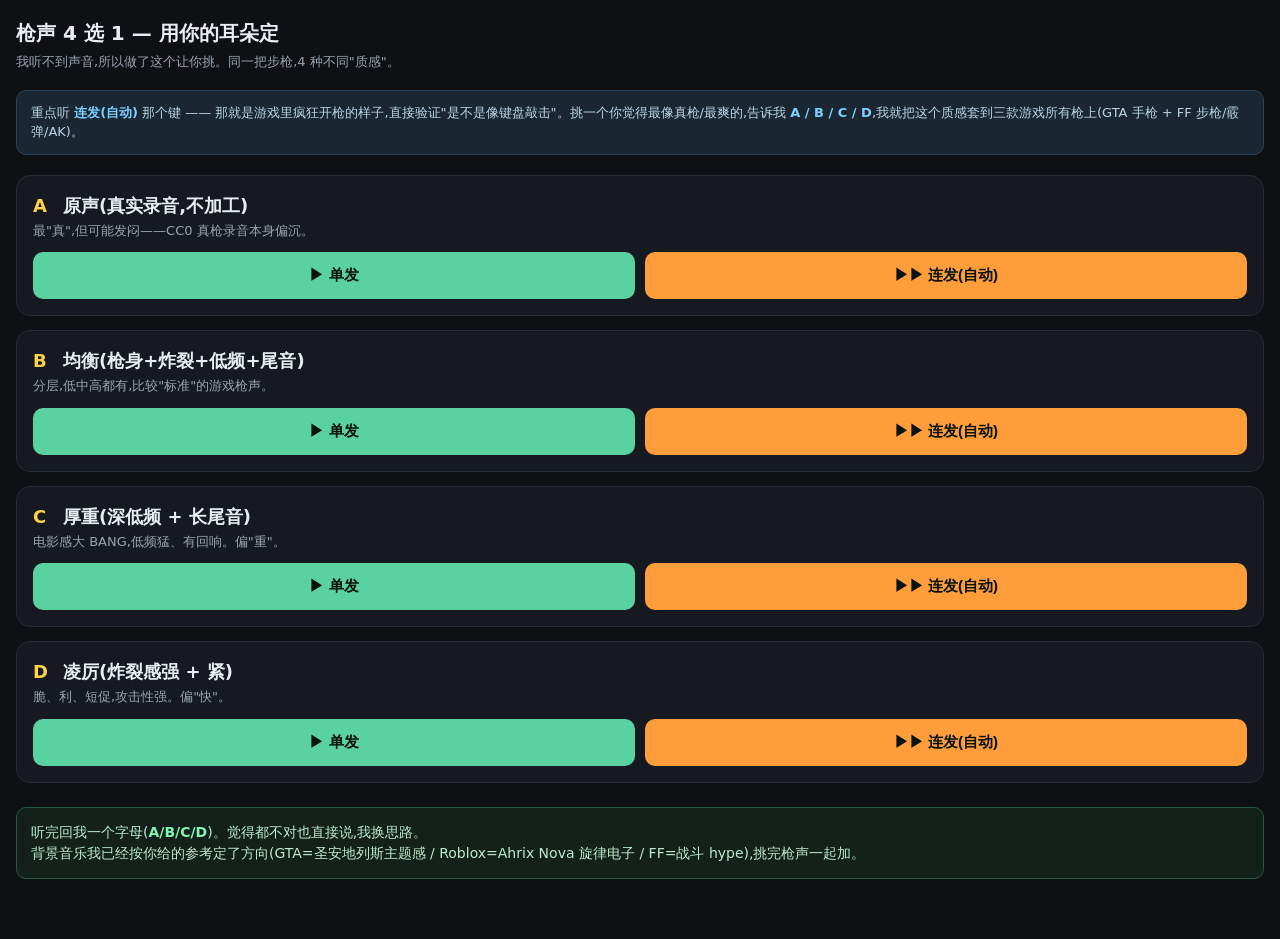
==== prototype/audio-compare/index.html @ af4e7768 "[A] audio: gun-sound A/B/C/D listen-and-pick page (user's ears close the loop) I can't hear audio + " ====
<!doctype html><html lang="zh"><head><meta charset="utf-8">
<meta name="viewport" content="width=device-width,initial-scale=1,maximum-scale=1">
<title>Encore · 枪声 4 选 1</title>
<style>
  :root{color-scheme:dark}
  *{box-sizing:border-box}
  body{margin:0;background:#0e1014;color:#e8edf2;font:16px/1.5 -apple-system,system-ui,"PingFang SC",sans-serif;padding:18px 16px 60px}
  h1{font-size:20px;margin:0 0 4px}
  .sub{color:#9aa3ad;font-size:13px;margin:0 0 18px}
  .tip{background:#1a2733;border:1px solid #28425a;border-radius:10px;padding:12px 14px;font-size:13px;color:#bcd4e6;margin-bottom:20px}
  .tip b{color:#7ad0ff}
  .card{background:#161a20;border:1px solid #262c35;border-radius:14px;padding:16px;margin-bottom:14px}
  .lbl{font-size:18px;font-weight:700;margin:0 0 2px}
  .lbl span{display:inline-block;min-width:30px;color:#ffd24a}
  .desc{color:#9aa3ad;font-size:13px;margin:0 0 12px}
  .row{display:flex;gap:10px}
  button{flex:1;border:0;border-radius:10px;padding:14px 8px;font-size:15px;font-weight:700;color:#06120a;cursor:pointer}
  .b1{background:#5ad1a0}.b2{background:#ff9d3a}
  button:active{transform:scale(.97)}
  .foot{margin-top:24px;background:#13211a;border:1px solid #245a3f;border-radius:10px;padding:14px;font-size:14px;color:#bfe9cf}
  .foot b{color:#7ef5b0}
</style></head>
<body>
<h1>枪声 4 选 1 — 用你的耳朵定</h1>
<p class="sub">我听不到声音,所以做了这个让你挑。同一把步枪,4 种不同"质感"。</p>
<div class="tip">重点听 <b>连发(自动)</b> 那个键 —— 那就是游戏里疯狂开枪的样子,直接验证"是不是像键盘敲击"。挑一个你觉得最像真枪/最爽的,告诉我 <b>A / B / C / D</b>,我就把这个质感套到三款游戏所有枪上(GTA 手枪 + FF 步枪/霰弹/AK)。</div>

<div class="card"><p class="lbl"><span>A</span>原声(真实录音,不加工)</p><p class="desc">最"真",但可能发闷——CC0 真枪录音本身偏沉。</p>
<div class="row"><button class="b1" onclick="one('A')">▶ 单发</button><button class="b2" onclick="burst('A')">▶▶ 连发(自动)</button></div></div>

<div class="card"><p class="lbl"><span>B</span>均衡(枪身+炸裂+低频+尾音)</p><p class="desc">分层,低中高都有,比较"标准"的游戏枪声。</p>
<div class="row"><button class="b1" onclick="one('B')">▶ 单发</button><button class="b2" onclick="burst('B')">▶▶ 连发(自动)</button></div></div>

<div class="card"><p class="lbl"><span>C</span>厚重(深低频 + 长尾音)</p><p class="desc">电影感大 BANG,低频猛、有回响。偏"重"。</p>
<div class="row"><button class="b1" onclick="one('C')">▶ 单发</button><button class="b2" onclick="burst('C')">▶▶ 连发(自动)</button></div></div>

<div class="card"><p class="lbl"><span>D</span>凌厉(炸裂感强 + 紧)</p><p class="desc">脆、利、短促,攻击性强。偏"快"。</p>
<div class="row"><button class="b1" onclick="one('D')">▶ 单发</button><button class="b2" onclick="burst('D')">▶▶ 连发(自动)</button></div></div>

<div class="foot">听完回我一个字母(<b>A/B/C/D</b>)。觉得都不对也直接说,我换思路。<br>背景音乐我已经按你给的参考定了方向(GTA=圣安地列斯主题感 / Roblox=Ahrix Nova 旋律电子 / FF=战斗 hype),挑完枪声一起加。</div>

<script>
const map={A:'gun_A_raw.wav',B:'gun_B_balanced.wav',C:'gun_C_boom.wav',D:'gun_D_punch.wav'};
function one(k){const a=new Audio(map[k]);a.volume=0.95;a.play().catch(()=>{});}
function burst(k){for(let i=0;i<7;i++){setTimeout(()=>{const a=new Audio(map[k]);a.volume=0.92;a.play().catch(()=>{});},i*110);}}
</script>
</body></html>
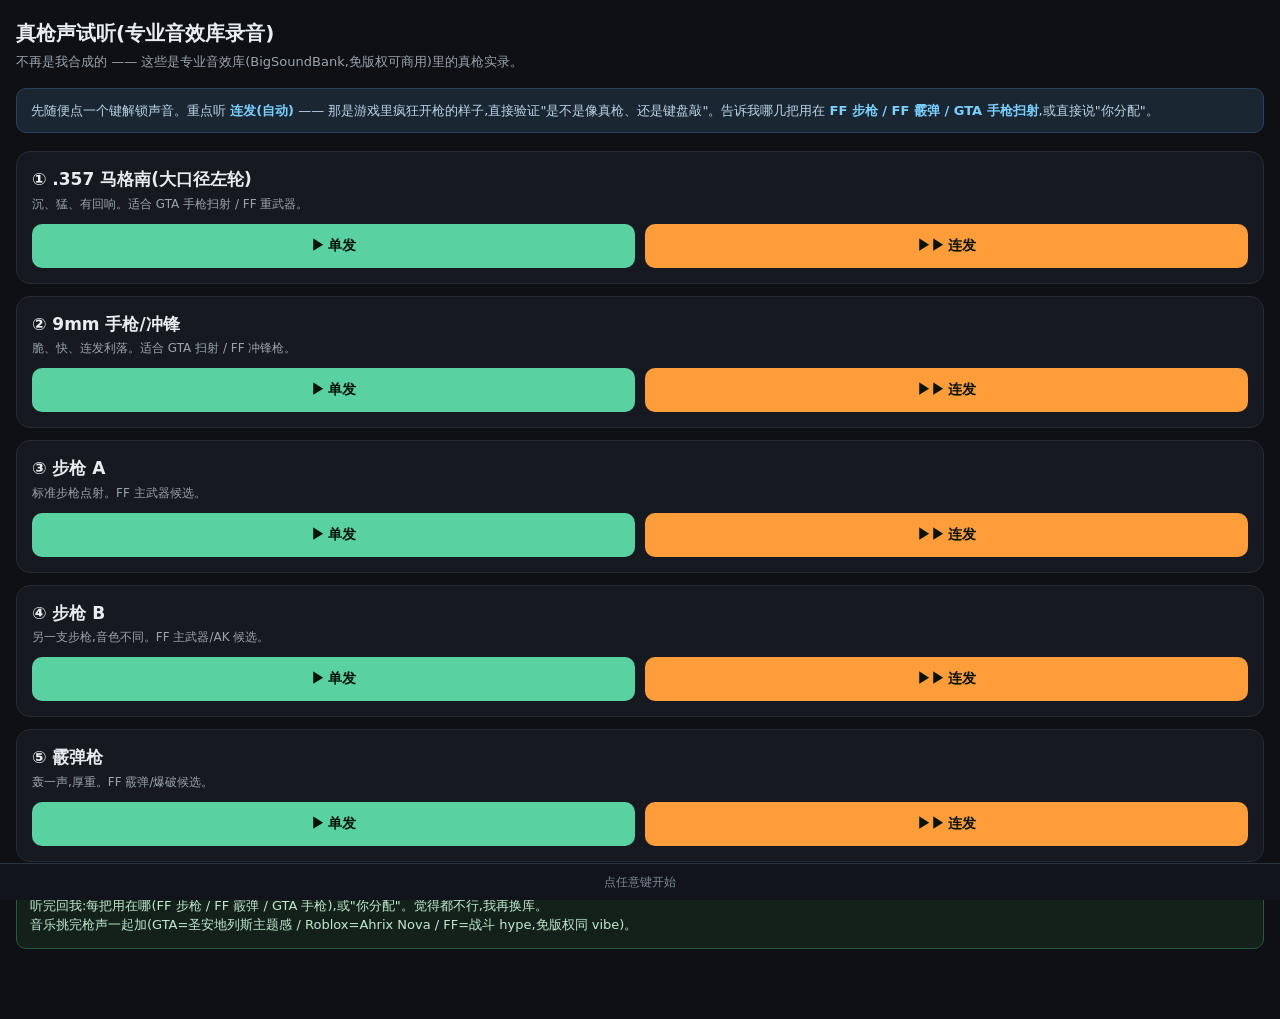
==== commit 4817d387: "[A] audio: compare page = real pro gun recordings + Web Audio (fix iOS no-sound) Two fixes: (1) page" ====
--- a/prototype/audio-compare/index.html
+++ b/prototype/audio-compare/index.html
@@ -1,47 +1,49 @@
 <!doctype html><html lang="zh"><head><meta charset="utf-8">
 <meta name="viewport" content="width=device-width,initial-scale=1,maximum-scale=1">
-<title>Encore · 枪声 4 选 1</title>
+<title>Encore · 真枪声试听</title>
 <style>
-  :root{color-scheme:dark}
-  *{box-sizing:border-box}
-  body{margin:0;background:#0e1014;color:#e8edf2;font:16px/1.5 -apple-system,system-ui,"PingFang SC",sans-serif;padding:18px 16px 60px}
-  h1{font-size:20px;margin:0 0 4px}
-  .sub{color:#9aa3ad;font-size:13px;margin:0 0 18px}
-  .tip{background:#1a2733;border:1px solid #28425a;border-radius:10px;padding:12px 14px;font-size:13px;color:#bcd4e6;margin-bottom:20px}
-  .tip b{color:#7ad0ff}
-  .card{background:#161a20;border:1px solid #262c35;border-radius:14px;padding:16px;margin-bottom:14px}
-  .lbl{font-size:18px;font-weight:700;margin:0 0 2px}
-  .lbl span{display:inline-block;min-width:30px;color:#ffd24a}
-  .desc{color:#9aa3ad;font-size:13px;margin:0 0 12px}
+  :root{color-scheme:dark}*{box-sizing:border-box}
+  body{margin:0;background:#0e1014;color:#e8edf2;font:16px/1.5 -apple-system,system-ui,"PingFang SC",sans-serif;padding:18px 16px 70px}
+  h1{font-size:20px;margin:0 0 4px}.sub{color:#9aa3ad;font-size:13px;margin:0 0 16px}
+  .tip{background:#1a2733;border:1px solid #28425a;border-radius:10px;padding:12px 14px;font-size:13px;color:#bcd4e6;margin-bottom:18px}.tip b{color:#7ad0ff}
+  .card{background:#161a20;border:1px solid #262c35;border-radius:14px;padding:15px;margin-bottom:12px}
+  .lbl{font-size:17px;font-weight:700;margin:0 0 2px}.desc{color:#9aa3ad;font-size:12px;margin:0 0 11px}
   .row{display:flex;gap:10px}
-  button{flex:1;border:0;border-radius:10px;padding:14px 8px;font-size:15px;font-weight:700;color:#06120a;cursor:pointer}
-  .b1{background:#5ad1a0}.b2{background:#ff9d3a}
-  button:active{transform:scale(.97)}
-  .foot{margin-top:24px;background:#13211a;border:1px solid #245a3f;border-radius:10px;padding:14px;font-size:14px;color:#bfe9cf}
-  .foot b{color:#7ef5b0}
+  button{flex:1;border:0;border-radius:10px;padding:13px 8px;font-size:14px;font-weight:700;color:#06120a;cursor:pointer}
+  .b1{background:#5ad1a0}.b2{background:#ff9d3a}button:active{transform:scale(.97)}
+  #st{position:fixed;left:0;right:0;bottom:0;background:#11151b;border-top:1px solid #2a3340;padding:9px;text-align:center;font-size:12px;color:#7c8794}
+  .foot{margin-top:20px;background:#13211a;border:1px solid #245a3f;border-radius:10px;padding:13px;font-size:13px;color:#bfe9cf}.foot b{color:#7ef5b0}
 </style></head>
 <body>
-<h1>枪声 4 选 1 — 用你的耳朵定</h1>
-<p class="sub">我听不到声音,所以做了这个让你挑。同一把步枪,4 种不同"质感"。</p>
-<div class="tip">重点听 <b>连发(自动)</b> 那个键 —— 那就是游戏里疯狂开枪的样子,直接验证"是不是像键盘敲击"。挑一个你觉得最像真枪/最爽的,告诉我 <b>A / B / C / D</b>,我就把这个质感套到三款游戏所有枪上(GTA 手枪 + FF 步枪/霰弹/AK)。</div>
+<h1>真枪声试听(专业音效库录音)</h1>
+<p class="sub">不再是我合成的 —— 这些是专业音效库(BigSoundBank,免版权可商用)里的真枪实录。</p>
+<div class="tip">先随便点一个键解锁声音。重点听 <b>连发(自动)</b> —— 那是游戏里疯狂开枪的样子,直接验证"是不是像真枪、还是键盘敲"。告诉我哪几把用在 <b>FF 步枪 / FF 霰弹 / GTA 手枪扫射</b>,或直接说"你分配"。</div>
 
-<div class="card"><p class="lbl"><span>A</span>原声(真实录音,不加工)</p><p class="desc">最"真",但可能发闷——CC0 真枪录音本身偏沉。</p>
-<div class="row"><button class="b1" onclick="one('A')">▶ 单发</button><button class="b2" onclick="burst('A')">▶▶ 连发(自动)</button></div></div>
+<div class="card"><p class="lbl">① .357 马格南(大口径左轮)</p><p class="desc">沉、猛、有回响。适合 GTA 手枪扫射 / FF 重武器。</p>
+<div class="row"><button class="b1" onclick="one('357mag')">▶ 单发</button><button class="b2" onclick="burst('357mag')">▶▶ 连发</button></div></div>
 
-<div class="card"><p class="lbl"><span>B</span>均衡(枪身+炸裂+低频+尾音)</p><p class="desc">分层,低中高都有,比较"标准"的游戏枪声。</p>
-<div class="row"><button class="b1" onclick="one('B')">▶ 单发</button><button class="b2" onclick="burst('B')">▶▶ 连发(自动)</button></div></div>
+<div class="card"><p class="lbl">② 9mm 手枪/冲锋</p><p class="desc">脆、快、连发利落。适合 GTA 扫射 / FF 冲锋枪。</p>
+<div class="row"><button class="b1" onclick="one('9mm')">▶ 单发</button><button class="b2" onclick="burst('9mm')">▶▶ 连发</button></div></div>
 
-<div class="card"><p class="lbl"><span>C</span>厚重(深低频 + 长尾音)</p><p class="desc">电影感大 BANG,低频猛、有回响。偏"重"。</p>
-<div class="row"><button class="b1" onclick="one('C')">▶ 单发</button><button class="b2" onclick="burst('C')">▶▶ 连发(自动)</button></div></div>
+<div class="card"><p class="lbl">③ 步枪 A</p><p class="desc">标准步枪点射。FF 主武器候选。</p>
+<div class="row"><button class="b1" onclick="one('rifle1')">▶ 单发</button><button class="b2" onclick="burst('rifle1')">▶▶ 连发</button></div></div>
 
-<div class="card"><p class="lbl"><span>D</span>凌厉(炸裂感强 + 紧)</p><p class="desc">脆、利、短促,攻击性强。偏"快"。</p>
-<div class="row"><button class="b1" onclick="one('D')">▶ 单发</button><button class="b2" onclick="burst('D')">▶▶ 连发(自动)</button></div></div>
+<div class="card"><p class="lbl">④ 步枪 B</p><p class="desc">另一支步枪,音色不同。FF 主武器/AK 候选。</p>
+<div class="row"><button class="b1" onclick="one('rifle2')">▶ 单发</button><button class="b2" onclick="burst('rifle2')">▶▶ 连发</button></div></div>
 
-<div class="foot">听完回我一个字母(<b>A/B/C/D</b>)。觉得都不对也直接说,我换思路。<br>背景音乐我已经按你给的参考定了方向(GTA=圣安地列斯主题感 / Roblox=Ahrix Nova 旋律电子 / FF=战斗 hype),挑完枪声一起加。</div>
+<div class="card"><p class="lbl">⑤ 霰弹枪</p><p class="desc">轰一声,厚重。FF 霰弹/爆破候选。</p>
+<div class="row"><button class="b1" onclick="one('shotgun')">▶ 单发</button><button class="b2" onclick="burst('shotgun')">▶▶ 连发</button></div></div>
 
+<div class="foot">听完回我:每把用在哪(FF 步枪 / FF 霰弹 / GTA 手枪),或"你分配"。觉得都不行,我再换库。<br>音乐挑完枪声一起加(GTA=圣安地列斯主题感 / Roblox=Ahrix Nova / FF=战斗 hype,免版权同 vibe)。</div>
+
+<div id="st">点任意键开始</div>
 <script>
-const map={A:'gun_A_raw.wav',B:'gun_B_balanced.wav',C:'gun_C_boom.wav',D:'gun_D_punch.wav'};
-function one(k){const a=new Audio(map[k]);a.volume=0.95;a.play().catch(()=>{});}
-function burst(k){for(let i=0;i<7;i++){setTimeout(()=>{const a=new Audio(map[k]);a.volume=0.92;a.play().catch(()=>{});},i*110);}}
+const SND={'357mag':'real_357mag.mp3','9mm':'real_9mm.mp3','rifle1':'real_rifle1.mp3','rifle2':'real_rifle2.mp3','shotgun':'real_shotgun.mp3'};
+let ctx=null; const buf={}; const st=document.getElementById('st');
+async function ready(){ if(!ctx) ctx=new (window.AudioContext||window.webkitAudioContext)(); if(ctx.state==='suspended') await ctx.resume(); }
+async function get(k){ if(buf[k]) return buf[k]; const r=await fetch(SND[k]); const ab=await r.arrayBuffer(); buf[k]=await ctx.decodeAudioData(ab); return buf[k]; }
+function play(b,t,v){ const s=ctx.createBufferSource(); s.buffer=b; const g=ctx.createGain(); g.gain.value=v; s.connect(g); g.connect(ctx.destination); s.start(t); }
+async function one(k){ try{ await ready(); const b=await get(k); play(b,ctx.currentTime,0.95); st.textContent='▶ '+k; }catch(e){ st.textContent='出错: '+e.message; } }
+async function burst(k){ try{ await ready(); const b=await get(k); for(let i=0;i<7;i++) play(b,ctx.currentTime+i*0.11,0.85); st.textContent='▶▶ '+k+' 连发'; }catch(e){ st.textContent='出错: '+e.message; } }
 </script>
 </body></html>
